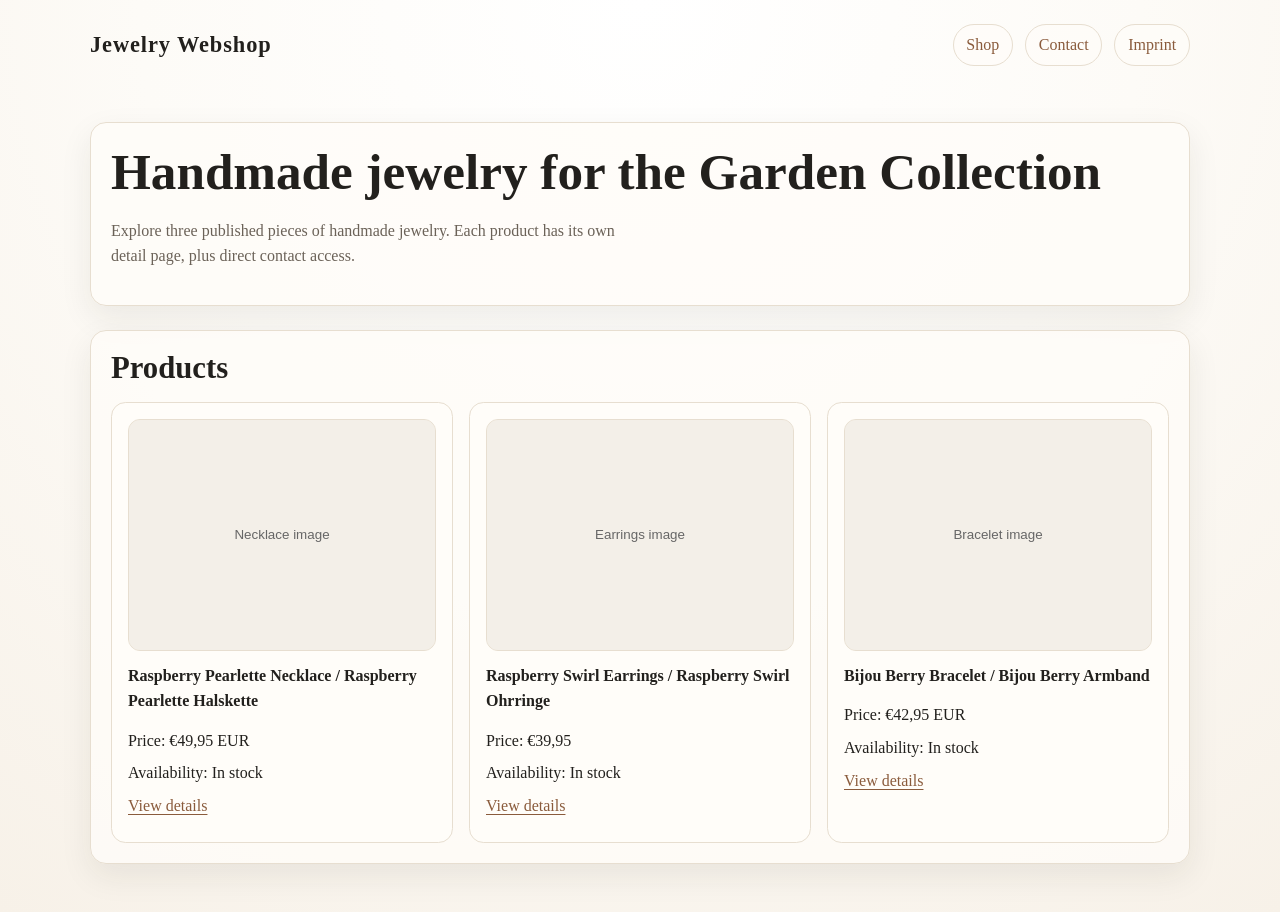
==== index.html @ 3d1203f4 "Rohversion der Website (html + css), nächster Schritt JavaScript" ====
<!DOCTYPE html>
<html lang="en">
  <head>
    <!-- Zeichencodierung auf UTF-8 setzen, damit Umlaute, Sonderzeichen und das Euro-Zeichen korrekt dargestellt werden. -->
    <meta charset="utf-8">
    <!-- Viewport für mobile Geräte: Die Seite soll auf kleinen Bildschirmen nicht herausgezoomt wirken. -->
    <meta name="viewport" content="width=device-width, initial-scale=1">
    <link rel="stylesheet" href="css/style.css">
    <!-- Seitentitel für den Browser-Tab; hier noch allgemein, weil das das Startseiten-Gerüst ist. -->
    <title>Jewelry Webshop</title>
    <!-- Kurze Beschreibung für Browser, Suchmaschinen und Vorschauen. -->
    <meta name="description" content="A static jewelry webshop for handmade pieces.">
  </head>
  <body>
    <!-- Der Header enthält die obere Orientierung der Seite: Markenname und Hauptnavigation. -->
    <header>
      <!-- Einfacher Platzhalter für den Shopnamen; später kann hier ein echtes Logo stehen. -->
      <p>Jewelry Webshop</p>
      <!-- Hauptnavigation; aria-label macht den Zweck für Screenreader eindeutig. -->
      <nav aria-label="Primary navigation">
        <!-- Liste, weil Navigation inhaltlich eine Reihe von Zielen ist. -->
        <ul>
          <!-- Startseite bleibt im MVP auf Englisch und ohne Sprachparameter. -->
          <li><a href="index.html">Shop</a></li>
          <!-- Kontaktseite ist schon verlinkt, weil sie zum Grundumfang gehört. -->
          <li><a href="contact.html">Contact</a></li>
          <!-- Pflichtseite für das englische Impressum. -->
          <li><a href="imprint.html">Imprint</a></li>
        </ul>
      </nav>
    </header>

    <!-- Hauptinhalt der Seite; alles hier ist der eigentliche Inhalt der Startseite. -->
    <main>
      <!-- Einleitungsbereich: erklärt kurz, worum es auf der Seite geht. -->
      <section aria-labelledby="intro-heading">
        <!-- H1 ist die wichtigste Überschrift der Seite und beschreibt das Hauptthema. -->
        <h1 id="intro-heading">Handmade jewelry for the Garden Collection</h1>
        <!-- Kurzer Einführungstext, damit Besucher sofort verstehen, was angeboten wird. -->
        <p>
          Explore three published pieces of handmade jewelry. Each product has its own detail page,
          plus direct contact access.
        </p>
      </section>

      <!-- Produktübersicht: hier erscheinen die drei veröffentlichten Produkte der Startseite. -->
      <section aria-labelledby="products-heading">
        <!-- H2 strukturiert den Produktbereich als Unterabschnitt der Startseite. -->
        <h2 id="products-heading">Products</h2>
        <!-- Die Produkte werden als Liste dargestellt, weil sie gleichrangige Einträge sind. -->
        <ul>
          <!-- Erstes Produkt: Halskette. Ein article markiert einen eigenständigen Inhalt. -->
          <li>
            <article>
              <!-- figure verbindet Bild und Beschriftung zu einer gemeinsamen Einheit. -->
              <figure>
                <!-- Platzhalterbild direkt im HTML, damit für Schritt 1 keine zusätzliche Bilddatei nötig ist. -->
                <img
                  src="data:image/svg+xml;charset=UTF-8,%3Csvg xmlns='http://www.w3.org/2000/svg' width='640' height='480' viewBox='0 0 640 480'%3E%3Crect width='640' height='480' fill='%23f3efe8'/%3E%3Ctext x='50%25' y='50%25' text-anchor='middle' dominant-baseline='middle' fill='%23666' font-family='Arial, sans-serif' font-size='28'%3ENecklace image%3C/text%3E%3C/svg%3E"
                  alt="Raspberry Pearlette Necklace product image placeholder"
                >
                <!-- Produktname als Bildunterschrift; hier in Englisch und Deutsch, wie in den Vorgaben gefordert. -->
                <figcaption>Raspberry Pearlette Necklace / Raspberry Pearlette Halskette</figcaption>
              </figure>
              <!-- Preis als einfacher Text; für Schritt 1 reicht eine sichtbare Textzeile. -->
              <p>Price: €49,95 EUR</p>
              <!-- Verfügbarkeitsstatus muss auf der Startseite sichtbar sein. -->
              <p>Availability: In stock</p>
              <!-- Link zur generischen Produktdetailseite; der Produktschlüssel wird als URL-Parameter übergeben, damit JavaScript weiß, welche Daten zu laden sind. -->
              <p><a href="product.html?product=raspberry-pearlette-necklace">View details</a></p>
            </article>
          </li>
          <!-- Zweites Produkt: Ohrringe, gleiche Struktur für Konsistenz und bessere Lesbarkeit. -->
          <li>
            <article>
              <!-- Wieder Bild + Beschriftung als zusammengehörige Einheit. -->
              <figure>
                <!-- Zweiter Platzhalter im gleichen Stil, damit die Struktur sichtbar bleibt. -->
                <img
                  src="data:image/svg+xml;charset=UTF-8,%3Csvg xmlns='http://www.w3.org/2000/svg' width='640' height='480' viewBox='0 0 640 480'%3E%3Crect width='640' height='480' fill='%23f3efe8'/%3E%3Ctext x='50%25' y='50%25' text-anchor='middle' dominant-baseline='middle' fill='%23666' font-family='Arial, sans-serif' font-size='28'%3EEarrings image%3C/text%3E%3C/svg%3E"
                  alt="Raspberry Swirl Earrings product image placeholder"
                >
                <!-- Produktname in beiden Sprachen, damit die spätere Mehrsprachigkeit schon sichtbar ist. -->
                <figcaption>Raspberry Swirl Earrings / Raspberry Swirl Ohrringe</figcaption>
              </figure>
              <!-- Preis des zweiten Produkts. -->
              <p>Price: €39,95</p>
              <!-- Auch hier wird der Lagerstatus direkt angezeigt. -->
              <p>Availability: In stock</p>
              <!-- Link zur generischen Produktdetailseite mit dem Produktschlüssel als Parameter. -->
              <p><a href="product.html?product=raspberry-swirl-earrings">View details</a></p>
            </article>
          </li>
          <!-- Drittes Produkt: Armband, wieder mit der gleichen semantischen Struktur. -->
          <li>
            <article>
              <!-- Drittes Produktbild als Platzhalter. -->
              <figure>
                <!-- Der visuelle Stil der Platzhalter bleibt bewusst einheitlich. -->
                <img
                  src="data:image/svg+xml;charset=UTF-8,%3Csvg xmlns='http://www.w3.org/2000/svg' width='640' height='480' viewBox='0 0 640 480'%3E%3Crect width='640' height='480' fill='%23f3efe8'/%3E%3Ctext x='50%25' y='50%25' text-anchor='middle' dominant-baseline='middle' fill='%23666' font-family='Arial, sans-serif' font-size='28'%3EBracelet image%3C/text%3E%3C/svg%3E"
                  alt="Bijou Berry Bracelet product image placeholder"
                >
                <!-- Dritte Bildunterschrift mit deutschem und englischem Namen. -->
                <figcaption>Bijou Berry Bracelet / Bijou Berry Armband</figcaption>
              </figure>
              <!-- Preis des Armbands. -->
              <p>Price: €42,95 EUR</p>
              <!-- Verfügbarkeit auch beim dritten Produkt klar sichtbar halten. -->
              <p>Availability: In stock</p>
              <!-- Detail-Link zum dritten Produkt über die generische Detailseite. -->
              <p><a href="product.html?product=bijou-berry-bracelet">View details</a></p>
            </article>
          </li>
        </ul>
      </section>
    </main>
  </body>
</html>
---- css/style.css ----
:root {
  /* Zentrale Farb- und Layoutvariablen, damit das Design an einer Stelle gepflegt werden kann. */
  color-scheme: light;
  --bg: #fdfbf7;
  --surface: #fffdf9;
  --surface-muted: #f4eee3;
  --text: #22201d;
  --muted: #6b6258;
  --accent: #8a5b3c;
  --border: #e7ded0;
  --shadow: 0 12px 32px rgba(34, 32, 29, 0.08);
  --radius: 1rem;
}

* {
  /* Einheitliches Box-Modell verhindert unerwartete Breiten- und Abstandseffekte. */
  box-sizing: border-box;
}

html {
  /* Weicher Hintergrundverlauf, damit die Seite nicht flach wirkt und zur Schmuck-Optik passt. */
  background: radial-gradient(circle at top, #fff 0%, var(--bg) 45%, #f7f1e8 100%);
}

body {
  /* Grundlegende Seitentypografie und Standardabstände für einen ruhigen Lesefluss. */
  margin: 0;
  min-height: 100vh;
  font-family: Georgia, "Times New Roman", serif;
  color: var(--text);
  line-height: 1.6;
}

img {
  /* Bilder sollen sich sauber an ihren Container anpassen und keine Lücken erzeugen. */
  display: block;
  max-width: 100%;
  height: auto;
}

a {
  /* Links bekommen die Akzentfarbe und eine gut sichtbare Unterstreichung. */
  color: var(--accent);
  text-decoration-thickness: 0.08em;
  text-underline-offset: 0.16em;
}

a:hover,
a:focus-visible {
  /* Leichte Verdunkelung signalisiert Hover und Fokus ohne harte Kontraste. */
  color: #6e452c;
}

a:focus-visible,
button:focus-visible,
input:focus-visible,
textarea:focus-visible {
  /* Sichtbarer Fokus ist wichtig für Tastaturbedienung und Barrierefreiheit. */
  outline: 3px solid rgba(138, 91, 60, 0.35);
  outline-offset: 3px;
}

header,
main {
  /* Der Inhalt bleibt auf eine angenehme Lesebreite begrenzt. */
  width: min(1100px, calc(100% - 2rem));
  margin: 0 auto;
}

header {
  /* Header als flexible Leiste, damit Logo und Navigation nebeneinander oder untereinander passen. */
  display: flex;
  flex-wrap: wrap;
  align-items: center;
  justify-content: space-between;
  gap: 1rem;
  padding: 1.5rem 0 1rem;
}

header p {
  /* Der Shopname wird als starke, aber schlichte Wortmarke behandelt. */
  margin: 0;
  font-size: 1.4rem;
  font-weight: 700;
  letter-spacing: 0.04em;
}

nav ul {
  /* Navigationslinks werden als horizontale, umbrechbare Liste dargestellt. */
  display: flex;
  flex-wrap: wrap;
  gap: 0.75rem;
  list-style: none;
  padding: 0;
  margin: 0;
}

nav a {
  /* Navigation wie kleine Chips, damit die wichtigsten Seiten sofort erkennbar sind. */
  display: inline-block;
  padding: 0.45rem 0.8rem;
  border: 1px solid var(--border);
  border-radius: 999px;
  background: rgba(255, 253, 249, 0.8);
  text-decoration: none;
}

nav a:hover,
nav a:focus-visible {
  /* Etwas hellerer Hintergrund als Feedback für Interaktion. */
  background: #fff;
}

main {
  /* Zusätzlicher Abstand unter dem Header, damit der Inhalt nicht gequetscht wirkt. */
  padding: 1rem 0 3rem;
}

section {
  /* Jede Inhaltsgruppe bekommt eine eigene Karte für klare visuelle Trennung. */
  margin-top: 1.5rem;
  padding: 1.25rem;
  background: rgba(255, 253, 249, 0.8);
  border: 1px solid var(--border);
  border-radius: var(--radius);
  box-shadow: var(--shadow);
}

h1,
h2 {
  /* Überschriften ohne oberen Abstand, damit die Karten kompakt wirken. */
  margin-top: 0;
  line-height: 1.15;
}

h1 {
  /* Hauptüberschrift deutlich größer für klare Hierarchie auf der Seite. */
  font-size: clamp(2rem, 4vw, 3.2rem);
  margin-bottom: 0.75rem;
}

h2 {
  /* Sekundäre Überschrift etwas kleiner als H1, aber immer noch präsent. */
  font-size: clamp(1.4rem, 2.4vw, 2rem);
  margin-bottom: 1rem;
}

section > p:first-of-type {
  /* Einleitungstext begrenzen, damit die Zeilenlänge angenehm lesbar bleibt. */
  max-width: 65ch;
  color: var(--muted);
}

ul {
  /* Standard-Listenabstände für Inhalte, die nicht speziell umgestaltet werden. */
  padding-left: 1.2rem;
}

section ul {
  /* Produktlisten sollen ohne Standard-Aufzählungszeichen als Layout-Raster funktionieren. */
  list-style: none;
  padding-left: 0;
  margin: 0;
}

section li + li {
  /* Vertikaler Abstand zwischen Produkten auf kleinen Screens. */
  margin-top: 1rem;
}

article {
  /* Produktkarte mit eigener Fläche, damit jedes Produkt als Einheit wahrgenommen wird. */
  padding: 1rem;
  background: var(--surface);
  border: 1px solid var(--border);
  border-radius: 0.9rem;
}

figure {
  /* Bild und Bildunterschrift sollen eng zusammengehören. */
  margin: 0 0 0.85rem;
}

figcaption {
  /* Produktname als starke Beschriftung unter dem Bild. */
  margin-top: 0.75rem;
  font-weight: 700;
}

article p {
  /* Kleine Textabstände in der Produktkarte, damit Preis und Status sauber lesbar bleiben. */
  margin: 0.45rem 0;
}

article img {
  /* Bildrahmen und Hintergrund geben den Platzhaltern mehr visuelle Präsenz. */
  width: 100%;
  border-radius: 0.75rem;
  border: 1px solid var(--border);
  background: var(--surface-muted);
}

form {
  /* Formularfelder untereinander in einem klaren Raster. */
  display: grid;
  gap: 1rem;
  max-width: 38rem;
}

form p {
  /* Entfernt unnötige Standardabstände zwischen den einzelnen Formulargruppen. */
  margin: 0;
}

label {
  /* Labels deutlich lesbar machen, damit die Felder direkt verständlich sind. */
  display: inline-block;
  margin-bottom: 0.35rem;
  font-weight: 700;
}

input,
textarea,
button {
  /* Einheitliche Schrift für Eingaben und Button, damit alles zusammengehört. */
  font: inherit;
}

input,
textarea {
  /* Helle, klar gerahmte Felder, die sich gut vom Hintergrund abheben. */
  width: 100%;
  padding: 0.8rem 0.9rem;
  border: 1px solid var(--border);
  border-radius: 0.75rem;
  background: #fff;
  color: var(--text);
}

textarea {
  /* Nachrichtenfeld bekommt mehr Höhe und bleibt manuell vergrößerbar. */
  resize: vertical;
  min-height: 12rem;
}

button {
  /* Primärer Call-to-Action als deutlicher, warmer Button. */
  padding: 0.85rem 1.2rem;
  border: 0;
  border-radius: 999px;
  background: var(--accent);
  color: #fff;
  font-weight: 700;
  cursor: pointer;
  box-shadow: var(--shadow);
}

button:hover {
  /* Button wird beim Hover etwas dunkler, damit Interaktion sichtbar wird. */
  background: #744a31;
}

@media (min-width: 720px) {
  /* Ab einer breiteren Ansicht werden die Produkte nebeneinander als 3-Spalten-Grid gezeigt. */
  section ul {
    display: grid;
    grid-template-columns: repeat(3, minmax(0, 1fr));
    gap: 1rem;
  }

  section li + li {
    margin-top: 0;
  }

  article {
    height: 100%;
  }
}

@media (max-width: 719px) {
  /* Auf kleinen Bildschirmen wird der Header etwas kompakter gehalten. */
  header {
    padding-top: 1rem;
  }

  nav ul {
    /* Links rücken dichter zusammen, damit die Navigation auf Mobile nicht zu viel Platz braucht. */
    gap: 0.5rem;
  }

  nav a {
    /* Kleinere Paddings auf Mobile machen die Navigation kompakter. */
    padding: 0.4rem 0.7rem;
  }
}
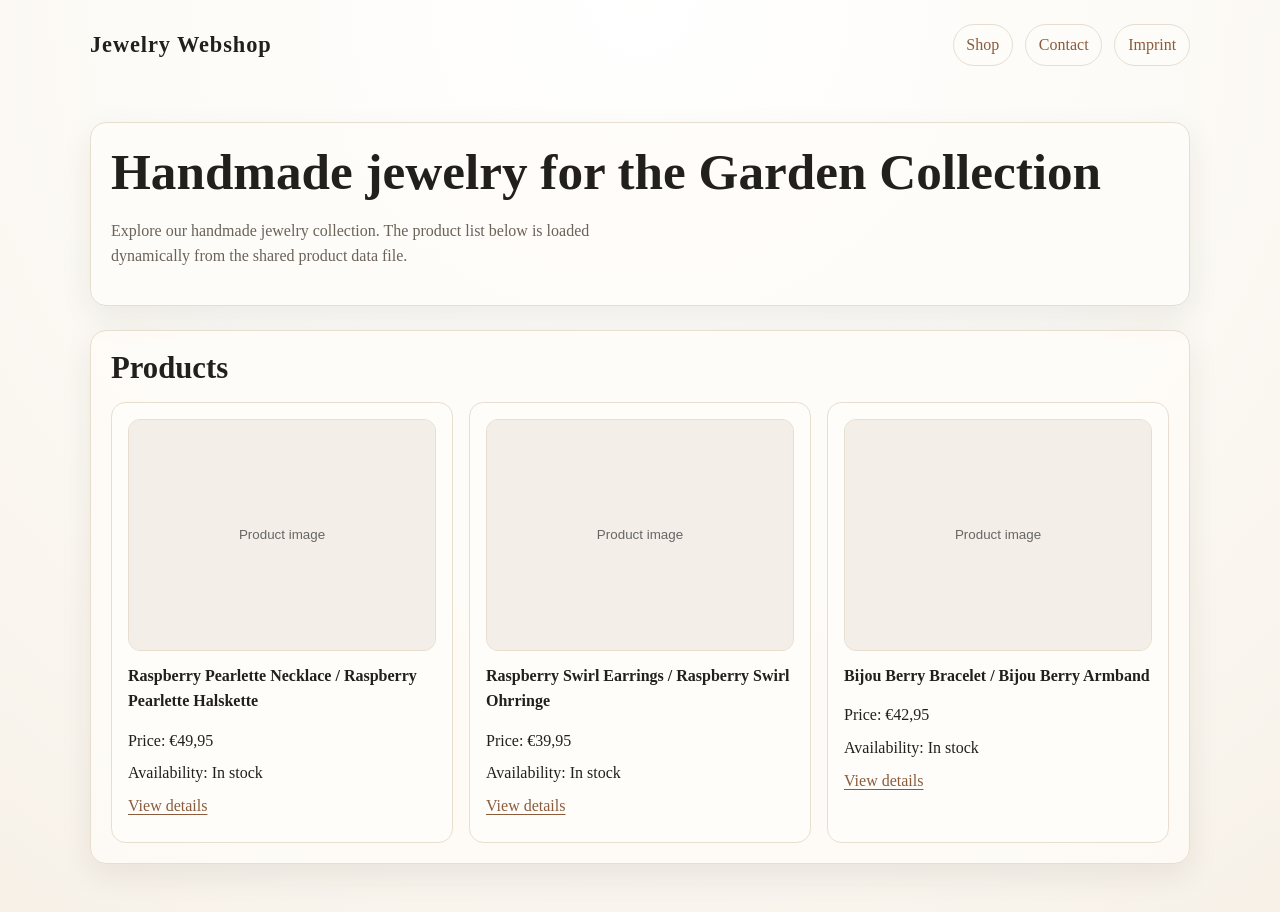
==== commit 536c7925: "Erste JavaScript Implementierungen um die Daten auszulesen und auf die Webseite zu projezieren, als " ====
--- a/index.html
+++ b/index.html
@@ -38,82 +38,26 @@
         <h1 id="intro-heading">Handmade jewelry for the Garden Collection</h1>
         <!-- Kurzer Einführungstext, damit Besucher sofort verstehen, was angeboten wird. -->
         <p>
-          Explore three published pieces of handmade jewelry. Each product has its own detail page,
-          plus direct contact access.
+          Explore our handmade jewelry collection. The product list below is loaded dynamically from
+          the shared product data file.
         </p>
       </section>
 
-      <!-- Produktübersicht: hier erscheinen die drei veröffentlichten Produkte der Startseite. -->
+      <!-- Produktübersicht: diese Liste wird von JavaScript aus data.js generiert. -->
       <section aria-labelledby="products-heading">
         <!-- H2 strukturiert den Produktbereich als Unterabschnitt der Startseite. -->
         <h2 id="products-heading">Products</h2>
-        <!-- Die Produkte werden als Liste dargestellt, weil sie gleichrangige Einträge sind. -->
-        <ul>
-          <!-- Erstes Produkt: Halskette. Ein article markiert einen eigenständigen Inhalt. -->
-          <li>
-            <article>
-              <!-- figure verbindet Bild und Beschriftung zu einer gemeinsamen Einheit. -->
-              <figure>
-                <!-- Platzhalterbild direkt im HTML, damit für Schritt 1 keine zusätzliche Bilddatei nötig ist. -->
-                <img
-                  src="data:image/svg+xml;charset=UTF-8,%3Csvg xmlns='http://www.w3.org/2000/svg' width='640' height='480' viewBox='0 0 640 480'%3E%3Crect width='640' height='480' fill='%23f3efe8'/%3E%3Ctext x='50%25' y='50%25' text-anchor='middle' dominant-baseline='middle' fill='%23666' font-family='Arial, sans-serif' font-size='28'%3ENecklace image%3C/text%3E%3C/svg%3E"
-                  alt="Raspberry Pearlette Necklace product image placeholder"
-                >
-                <!-- Produktname als Bildunterschrift; hier in Englisch und Deutsch, wie in den Vorgaben gefordert. -->
-                <figcaption>Raspberry Pearlette Necklace / Raspberry Pearlette Halskette</figcaption>
-              </figure>
-              <!-- Preis als einfacher Text; für Schritt 1 reicht eine sichtbare Textzeile. -->
-              <p>Price: €49,95 EUR</p>
-              <!-- Verfügbarkeitsstatus muss auf der Startseite sichtbar sein. -->
-              <p>Availability: In stock</p>
-              <!-- Link zur generischen Produktdetailseite; der Produktschlüssel wird als URL-Parameter übergeben, damit JavaScript weiß, welche Daten zu laden sind. -->
-              <p><a href="product.html?product=raspberry-pearlette-necklace">View details</a></p>
-            </article>
-          </li>
-          <!-- Zweites Produkt: Ohrringe, gleiche Struktur für Konsistenz und bessere Lesbarkeit. -->
-          <li>
-            <article>
-              <!-- Wieder Bild + Beschriftung als zusammengehörige Einheit. -->
-              <figure>
-                <!-- Zweiter Platzhalter im gleichen Stil, damit die Struktur sichtbar bleibt. -->
-                <img
-                  src="data:image/svg+xml;charset=UTF-8,%3Csvg xmlns='http://www.w3.org/2000/svg' width='640' height='480' viewBox='0 0 640 480'%3E%3Crect width='640' height='480' fill='%23f3efe8'/%3E%3Ctext x='50%25' y='50%25' text-anchor='middle' dominant-baseline='middle' fill='%23666' font-family='Arial, sans-serif' font-size='28'%3EEarrings image%3C/text%3E%3C/svg%3E"
-                  alt="Raspberry Swirl Earrings product image placeholder"
-                >
-                <!-- Produktname in beiden Sprachen, damit die spätere Mehrsprachigkeit schon sichtbar ist. -->
-                <figcaption>Raspberry Swirl Earrings / Raspberry Swirl Ohrringe</figcaption>
-              </figure>
-              <!-- Preis des zweiten Produkts. -->
-              <p>Price: €39,95</p>
-              <!-- Auch hier wird der Lagerstatus direkt angezeigt. -->
-              <p>Availability: In stock</p>
-              <!-- Link zur generischen Produktdetailseite mit dem Produktschlüssel als Parameter. -->
-              <p><a href="product.html?product=raspberry-swirl-earrings">View details</a></p>
-            </article>
-          </li>
-          <!-- Drittes Produkt: Armband, wieder mit der gleichen semantischen Struktur. -->
-          <li>
-            <article>
-              <!-- Drittes Produktbild als Platzhalter. -->
-              <figure>
-                <!-- Der visuelle Stil der Platzhalter bleibt bewusst einheitlich. -->
-                <img
-                  src="data:image/svg+xml;charset=UTF-8,%3Csvg xmlns='http://www.w3.org/2000/svg' width='640' height='480' viewBox='0 0 640 480'%3E%3Crect width='640' height='480' fill='%23f3efe8'/%3E%3Ctext x='50%25' y='50%25' text-anchor='middle' dominant-baseline='middle' fill='%23666' font-family='Arial, sans-serif' font-size='28'%3EBracelet image%3C/text%3E%3C/svg%3E"
-                  alt="Bijou Berry Bracelet product image placeholder"
-                >
-                <!-- Dritte Bildunterschrift mit deutschem und englischem Namen. -->
-                <figcaption>Bijou Berry Bracelet / Bijou Berry Armband</figcaption>
-              </figure>
-              <!-- Preis des Armbands. -->
-              <p>Price: €42,95 EUR</p>
-              <!-- Verfügbarkeit auch beim dritten Produkt klar sichtbar halten. -->
-              <p>Availability: In stock</p>
-              <!-- Detail-Link zum dritten Produkt über die generische Detailseite. -->
-              <p><a href="product.html?product=bijou-berry-bracelet">View details</a></p>
-            </article>
-          </li>
+        <!-- Leere Liste als Zielcontainer: JavaScript erzeugt pro Produkt einen <li>-Eintrag. -->
+        <ul id="product-list">
+          <!-- Fallback ohne JavaScript: einfache Hinweismeldung bleibt sichtbar, falls Skripte blockiert sind. -->
+          <li>Products are loading...</li>
         </ul>
       </section>
     </main>
+
+    <!-- Produktdaten zuerst laden, damit das Startseiten-Skript darauf zugreifen kann. -->
+    <script src="data.js" defer></script>
+    <!-- Startseiten-Skript erzeugt die Produktkarten dynamisch aus den Daten. -->
+    <script src="index.js" defer></script>
   </body>
 </html>
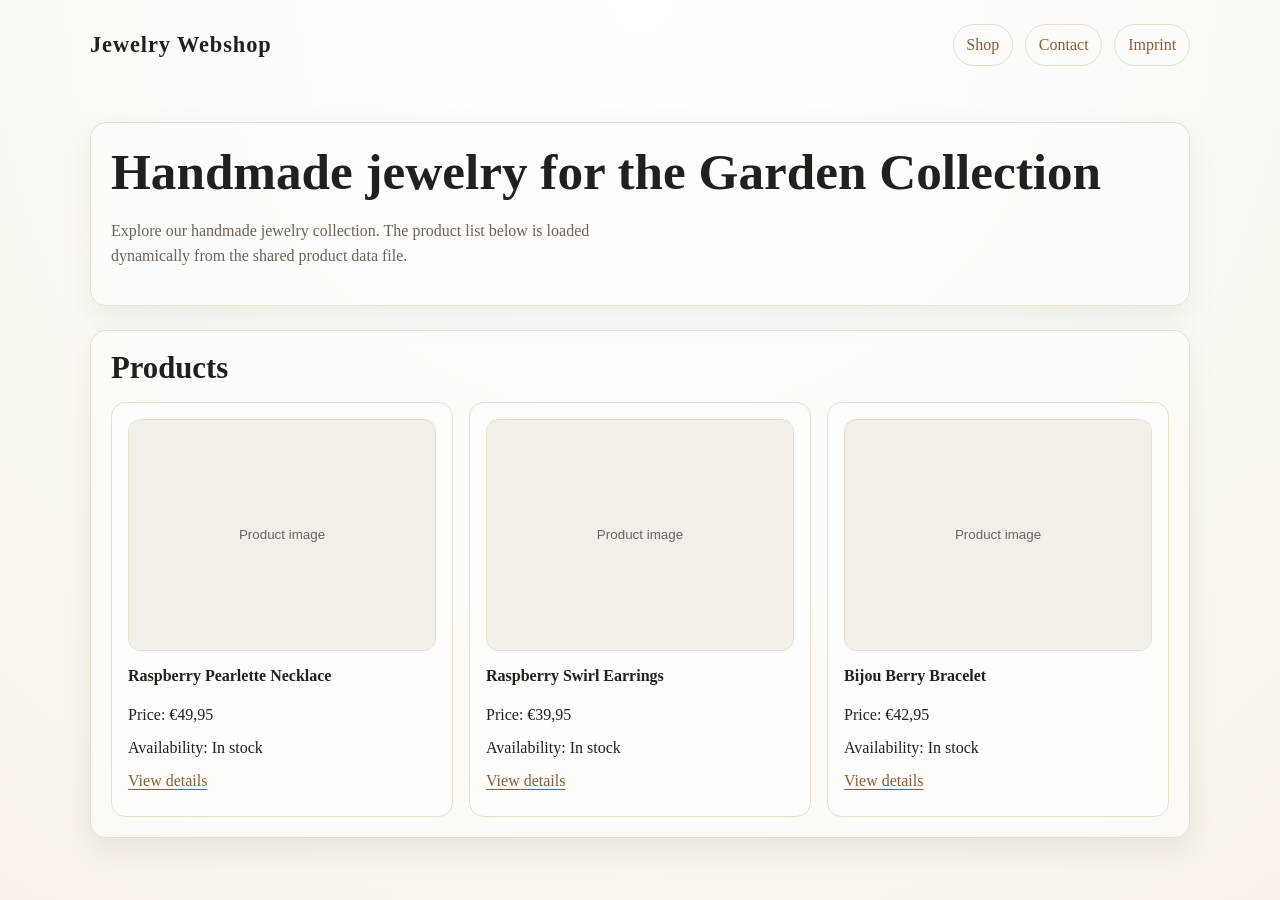
==== commit e680bb10: "Vereinfacherungen des JavaScripts" ====
--- a/index.html
+++ b/index.html
@@ -55,6 +55,8 @@
       </section>
     </main>
 
+    <!-- Gemeinsame Konstanten und Hilfswerte fuer Sprache und Platzhalter laden. -->
+    <script src="constants.js" defer></script>
     <!-- Produktdaten zuerst laden, damit das Startseiten-Skript darauf zugreifen kann. -->
     <script src="data.js" defer></script>
     <!-- Startseiten-Skript erzeugt die Produktkarten dynamisch aus den Daten. -->
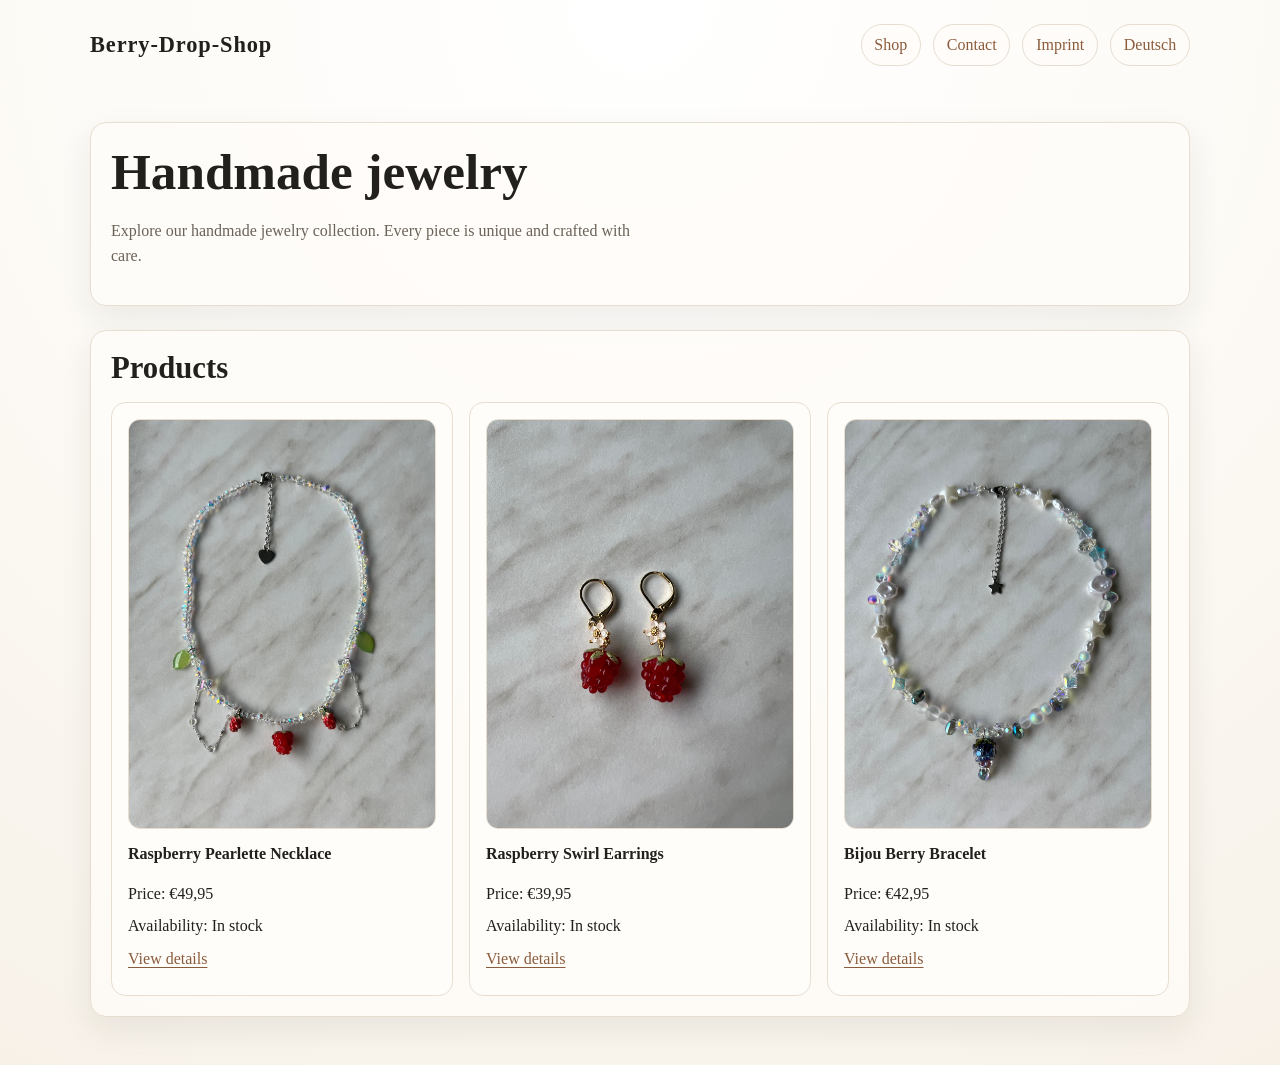
==== commit cb6c13d4: "Sprachumschaltung und Produktbilder vervollständigt" ====
--- a/index.html
+++ b/index.html
@@ -7,7 +7,7 @@
     <meta name="viewport" content="width=device-width, initial-scale=1">
     <link rel="stylesheet" href="css/style.css">
     <!-- Seitentitel für den Browser-Tab; hier noch allgemein, weil das das Startseiten-Gerüst ist. -->
-    <title>Jewelry Webshop</title>
+    <title>Berry-Drop-Shop</title>
     <!-- Kurze Beschreibung für Browser, Suchmaschinen und Vorschauen. -->
     <meta name="description" content="A static jewelry webshop for handmade pieces.">
   </head>
@@ -15,17 +15,19 @@
     <!-- Der Header enthält die obere Orientierung der Seite: Markenname und Hauptnavigation. -->
     <header>
       <!-- Einfacher Platzhalter für den Shopnamen; später kann hier ein echtes Logo stehen. -->
-      <p>Jewelry Webshop</p>
+      <p>Berry-Drop-Shop</p>
       <!-- Hauptnavigation; aria-label macht den Zweck für Screenreader eindeutig. -->
       <nav aria-label="Primary navigation">
         <!-- Liste, weil Navigation inhaltlich eine Reihe von Zielen ist. -->
         <ul>
           <!-- Startseite bleibt im MVP auf Englisch und ohne Sprachparameter. -->
-          <li><a href="index.html">Shop</a></li>
+          <li><a href="index.html" data-i18n-en="Shop" data-i18n-de="Shop">Shop</a></li>
           <!-- Kontaktseite ist schon verlinkt, weil sie zum Grundumfang gehört. -->
-          <li><a href="contact.html">Contact</a></li>
+          <li><a href="contact.html" data-i18n-en="Contact" data-i18n-de="Kontakt">Contact</a></li>
           <!-- Pflichtseite für das englische Impressum. -->
-          <li><a href="imprint.html">Imprint</a></li>
+          <li><a href="imprint.html" data-i18n-en="Imprint" data-i18n-de="Impressum">Imprint</a></li>
+          <!-- Sprachumschalter, der auf die jeweilige Gegensprache springt. -->
+          <li><a id="language-toggle" href="">Deutsch</a></li>
         </ul>
       </nav>
     </header>
@@ -35,18 +37,17 @@
       <!-- Einleitungsbereich: erklärt kurz, worum es auf der Seite geht. -->
       <section aria-labelledby="intro-heading">
         <!-- H1 ist die wichtigste Überschrift der Seite und beschreibt das Hauptthema. -->
-        <h1 id="intro-heading">Handmade jewelry for the Garden Collection</h1>
+        <h1 id="intro-heading" data-i18n-en="Handmade jewelry" data-i18n-de="Handgefertigter Schmuck">Handmade jewelry</h1>
         <!-- Kurzer Einführungstext, damit Besucher sofort verstehen, was angeboten wird. -->
-        <p>
-          Explore our handmade jewelry collection. The product list below is loaded dynamically from
-          the shared product data file.
+        <p data-i18n-en="Explore our handmade jewelry collection. Every piece is unique and crafted with care." data-i18n-de="Entdecken Sie unsere handgefertigte Schmuckkollektion. Jedes Stück ist einzigartig und mit Liebe gefertigt.">
+          Explore our handmade jewelry collection. Every piece is unique and crafted with care.
         </p>
       </section>
 
       <!-- Produktübersicht: diese Liste wird von JavaScript aus data.js generiert. -->
       <section aria-labelledby="products-heading">
         <!-- H2 strukturiert den Produktbereich als Unterabschnitt der Startseite. -->
-        <h2 id="products-heading">Products</h2>
+        <h2 id="products-heading" data-i18n-en="Products" data-i18n-de="Produkte">Products</h2>
         <!-- Leere Liste als Zielcontainer: JavaScript erzeugt pro Produkt einen <li>-Eintrag. -->
         <ul id="product-list">
           <!-- Fallback ohne JavaScript: einfache Hinweismeldung bleibt sichtbar, falls Skripte blockiert sind. -->
@@ -55,11 +56,13 @@
       </section>
     </main>
 
-    <!-- Gemeinsame Konstanten und Hilfswerte fuer Sprache und Platzhalter laden. -->
-    <script src="constants.js" defer></script>
+    <!-- Zentrale Konstanten und Hilfsfunktionen fuer die ganze Seite laden. -->
+    <script src="js/config.js" defer></script>
     <!-- Produktdaten zuerst laden, damit das Startseiten-Skript darauf zugreifen kann. -->
-    <script src="data.js" defer></script>
+    <script src="js/data.js" defer></script>
     <!-- Startseiten-Skript erzeugt die Produktkarten dynamisch aus den Daten. -->
-    <script src="index.js" defer></script>
+    <script src="js/index.js" defer></script>
+    <!-- Sprachumschalter wird nach dem Laden der Seite konfiguriert. -->
+    <script src="js/language-switcher.js" defer></script>
   </body>
 </html>
--- a/css/style.css
+++ b/css/style.css
@@ -200,6 +200,21 @@
   background: var(--surface-muted);
 }
 
+#product-gallery {
+  /* Weitere Bilder als responsive Reihe unter dem Hauptbild darstellen. */
+  display: grid;
+  grid-template-columns: repeat(auto-fit, minmax(120px, 1fr));
+  gap: 0.6rem;
+  margin-bottom: 1rem;
+}
+
+#product-gallery img {
+  width: 100%;
+  border-radius: 0.65rem;
+  border: 1px solid var(--border);
+  background: var(--surface-muted);
+}
+
 form {
   /* Formularfelder untereinander in einem klaren Raster. */
   display: grid;
